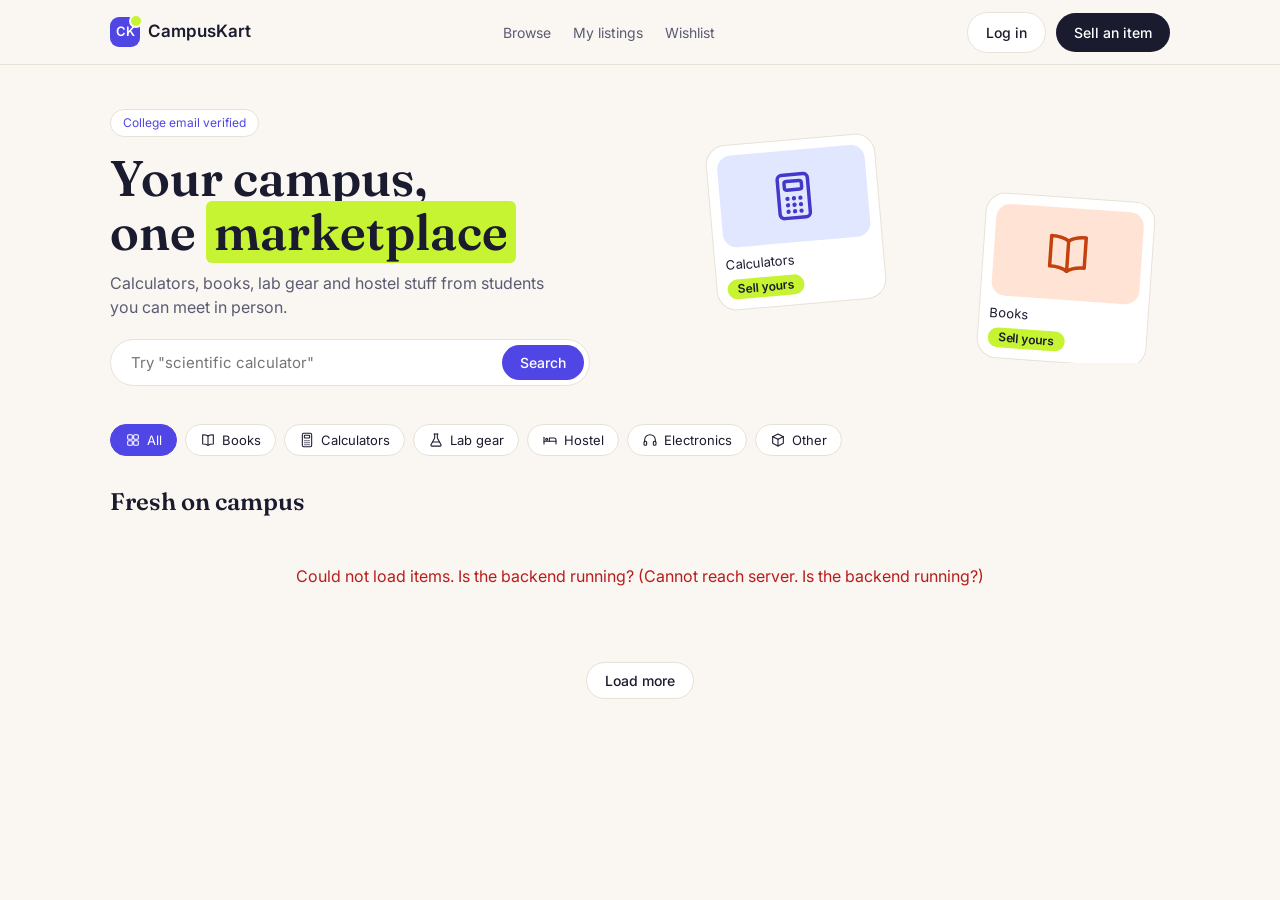
==== frontend/index.html @ 1e29fc7c "Initial commit: CampusKart API and frontend" ====
<!DOCTYPE html>
<html lang="en">
<head>
  <meta charset="UTF-8" />
  <meta name="viewport" content="width=device-width, initial-scale=1" />
  <title>CampusKart | Your campus marketplace</title>
  <link rel="preconnect" href="https://fonts.googleapis.com" />
  <link rel="preconnect" href="https://fonts.gstatic.com" crossorigin />
  <link
    href="https://fonts.googleapis.com/css2?family=Fraunces:wght@600&family=Inter:wght@400;500;600&display=swap"
    rel="stylesheet"
  />
  <link rel="stylesheet" href="css/styles.css" />
</head>
<body>
  <header class="nav">
    <div class="container nav-inner">
      <a href="index.html" class="logo"><span class="logo-mark">CK</span> CampusKart</a>
      <nav class="nav-links">
        <a href="index.html">Browse</a>
        <a href="my-listings.html">My listings</a>
        <a href="wishlist.html">Wishlist</a>
      </nav>
      <div>
        <div id="navAuth" class="nav-actions"></div>
      </div>
    </div>
  </header>

  <main class="container">
    <section class="hero">
      <div>
        <span class="badge">College email verified</span>
        <h1>Your campus,<br />one <span class="hl">marketplace</span></h1>
        <p>Calculators, books, lab gear and hostel stuff from students you can meet in person.</p>
        <form id="searchForm" class="search">
          <input id="searchInput" type="search" placeholder='Try "scientific calculator"' maxlength="100" />
          <button class="btn btn-brand" type="submit">Search</button>
        </form>
      </div>
      <div class="hero-art" aria-hidden="true">
        <div class="art-card art-a"><div class="pic" id="heroPicA"></div><div class="txt">Calculators</div><span class="tag-lime">Sell yours</span></div>
        <div class="art-card art-b"><div class="pic" id="heroPicB"></div><div class="txt">Books</div><span class="tag-lime">Sell yours</span></div>
      </div>
    </section>

    <div id="chips" class="chips"></div>

    <h2 class="section-title">Fresh on campus</h2>
    <div id="status" class="msg" hidden></div>
    <div id="grid" class="grid"></div>
    <div class="center"><button id="loadMore" class="btn btn-ghost" hidden>Load more</button></div>
  </main>

<!--<footer>CampusKart, a final-year project</footer>-->

  <script src="js/config.js"></script>
  <script src="js/api.js"></script>
  <script src="js/auth.js"></script>
  <script src="js/icons.js"></script>
  <script src="js/home.js"></script>
</body>
</html>
---- frontend/css/styles.css ----
:root {
  --bg: #faf7f2;
  --ink: #1b1b2f;
  --muted: #5b5b73;
  --soft: #8a8aa0;
  --line: #e8e2d6;
  --card: #ffffff;
  --brand: #4f46e5;
  --brand-dark: #4338ca;
  --lime: #c6f432;
  --font-body: "Inter", system-ui, -apple-system, "Segoe UI", sans-serif;
  --font-head: "Fraunces", Georgia, "Times New Roman", serif;
}


* { box-sizing: border-box; }

html { overflow-x: clip; }

body {
  margin: 0;
  background: var(--bg);
  color: var(--ink);
  font-family: var(--font-body);
  line-height: 1.5;
  overflow-x: clip;
  overflow-wrap: anywhere;
}

a { color: inherit; text-decoration: none; }
button { font-family: inherit; cursor: pointer; }

.container { max-width: 1100px; margin: 0 auto; padding: 0 20px; }

/* ---------- Navbar ---------- */
.nav {
  position: sticky; top: 0; z-index: 10;
  background: rgba(250, 247, 242, 0.92);
  backdrop-filter: blur(8px);
  border-bottom: 1px solid var(--line);
}
.nav-inner { display: flex; align-items: center; gap: 16px; height: 64px; }
.logo { display: flex; align-items: center; gap: 8px; font-weight: 600; font-size: 17px; }
.logo-mark {
  position: relative; width: 30px; height: 30px; border-radius: 9px;
  background: var(--brand); color: #fff;
  display: flex; align-items: center; justify-content: center;
  font-size: 13px; font-weight: 600;
}
.logo-mark::after {
  content: ""; position: absolute; top: -3px; right: -3px;
  width: 10px; height: 10px; border-radius: 50%;
  background: var(--lime); border: 2px solid var(--bg);
}
.nav-links { flex: 1; display: flex; justify-content: center; gap: 22px; font-size: 14px; color: var(--muted); }
.nav-links a:hover { color: var(--ink); }

.btn {
  display: inline-block; border: 0; border-radius: 24px;
  padding: 9px 18px; font-size: 14px; font-weight: 500;
}
.btn-dark { background: var(--ink); color: #fff; }
.btn-brand { background: var(--brand); color: #fff; }
.btn-brand:hover { background: var(--brand-dark); }
.btn-ghost { background: #fff; border: 1px solid var(--line); color: var(--ink); }

/* ---------- Hero ---------- */
.hero { display: grid; grid-template-columns: 1.15fr 1fr; gap: 32px; align-items: center; padding: 44px 0 20px; }
.badge {
  display: inline-block; background: #fff; border: 1px solid var(--line);
  border-radius: 20px; padding: 4px 12px; font-size: 12px; color: var(--brand);
}
.hero h1 {
  font-family: var(--font-head); font-weight: 600;
  font-size: clamp(32px, 5vw, 50px); line-height: 1.08; margin: 14px 0 12px;
}
.hl { background: var(--lime); padding: 0 8px; border-radius: 6px; }
.hero p { color: var(--muted); font-size: 16px; margin: 0 0 20px; max-width: 460px; }

.search {
  display: flex; align-items: center; gap: 8px; background: #fff;
  border: 1px solid var(--line); border-radius: 32px; padding: 5px 5px 5px 18px;
  max-width: 480px;
}
.search input { flex: 1; border: 0; outline: 0; font-size: 15px; background: transparent; font-family: inherit; min-width: 0; }

.hero-art { position: relative; height: 230px; }
.art-card {
  position: absolute; width: 170px; background: #fff; border: 1px solid var(--line);
  border-radius: 20px; padding: 10px;
}
.art-card .pic { height: 92px; border-radius: 14px; display: flex; align-items: center; justify-content: center; font-size: 38px; }
.art-card .txt { font-size: 13px; margin-top: 8px; }
.art-a { left: 4%; top: 6px; transform: rotate(-5deg); }
.art-a .pic { background: #e0e7ff; }
.art-b { right: 4%; bottom: 0; transform: rotate(4deg); }
.art-b .pic { background: #ffe4d6; }
.tag-lime { display: inline-block; margin-top: 4px; background: var(--lime); border-radius: 12px; padding: 1px 10px; font-size: 12px; font-weight: 600; }

/* ---------- Chips ---------- */
.chips { display: flex; gap: 8px; flex-wrap: wrap; padding: 18px 0 6px; }
.chip {
  display: inline-flex; align-items: center; gap: 6px; background: #fff;
  border: 1px solid var(--line); border-radius: 22px; padding: 7px 14px;
  font-size: 13px; color: var(--ink);
}
.chip:hover { border-color: var(--brand); }
.chip.active { background: var(--brand); border-color: var(--brand); color: #fff; }

/* ---------- Section + grid ---------- */
.section-title { font-family: var(--font-head); font-size: 24px; font-weight: 600; margin: 22px 0 4px; }
.grid { display: grid; grid-template-columns: repeat(auto-fill, minmax(220px, 1fr)); gap: 18px; padding: 14px 0 20px; }

.card { background: var(--card); border: 1px solid var(--line); border-radius: 20px; padding: 10px; transition: transform 0.15s ease; }
.card:hover { transform: translateY(-3px); }
.card .pic { position: relative; height: 130px; border-radius: 14px; display: flex; align-items: center; justify-content: center; font-size: 46px; }
.cond { position: absolute; left: 8px; bottom: 8px; background: #fff; border-radius: 10px; padding: 1px 9px; font-size: 11px; color: var(--brand-dark); }
.card .body { padding: 10px 6px 4px; }
.card .title { font-size: 15px; font-weight: 500; overflow: hidden; text-overflow: ellipsis; white-space: nowrap; }
.card .row { display: flex; justify-content: space-between; align-items: center; margin-top: 6px; }
.card .price { font-size: 18px; font-weight: 600; }
.status { font-size: 11px; border-radius: 12px; padding: 2px 10px; }
.status.AVAILABLE { background: #d1fae5; color: #047857; }
.status.RESERVED { background: #fef3c7; color: #92400e; }
.status.SOLD { background: #fee2e2; color: #991b1b; }
.card .meta { font-size: 12px; color: var(--soft); margin-top: 8px; }

.msg { text-align: center; color: var(--muted); padding: 40px 0; }
.msg.error { color: #b91c1c; }
.center { text-align: center; padding-bottom: 50px; }

footer { border-top: 1px solid var(--line); padding: 22px 0; color: var(--soft); font-size: 13px; text-align: center; }

/* ---------- Mobile ---------- */
@media (max-width: 760px) {
  .hero { grid-template-columns: 1fr; padding-top: 26px; }
  .hero-art { display: none; }
  .nav-links { display: none; }
  .nav-inner { justify-content: space-between; }
}
.ico { display: inline-flex; align-items: center; }
.ico svg { display: block; }
/* ---------- Navbar actions ---------- */
.nav-actions { display: flex; align-items: center; gap: 10px; }
.hello { font-size: 14px; color: var(--muted); }

/* ---------- Auth pages ---------- */
.auth-wrap { min-height: calc(100vh - 64px); display: flex; align-items: center; justify-content: center; padding: 30px 20px; }
.auth-card { width: 100%; max-width: 420px; background: #fff; border: 1px solid var(--line); border-radius: 24px; padding: 30px 28px; }
.auth-card h1 { font-family: var(--font-head); font-size: 30px; margin: 0 0 6px; }
.auth-card .sub { color: var(--muted); font-size: 14px; margin: 0 0 20px; }
.field { margin-bottom: 14px; }
.field label { display: block; font-size: 13px; font-weight: 500; margin-bottom: 5px; }
.field input { width: 100%; border: 1px solid var(--line); border-radius: 12px; padding: 11px 14px; font-size: 15px; font-family: inherit; background: var(--bg); outline: 0; }
.field input:focus { border-color: var(--brand); background: #fff; }
.field .hint { font-size: 12px; color: var(--soft); margin-top: 4px; }
.auth-card .btn-block { width: 100%; padding: 12px; font-size: 15px; }
.form-msg { border-radius: 12px; padding: 10px 14px; font-size: 14px; margin-bottom: 14px; }
.form-msg.error { background: #fee2e2; color: #991b1b; }
.form-msg.success { background: #d1fae5; color: #065f46; }
.auth-alt { text-align: center; font-size: 14px; color: var(--muted); margin-top: 18px; }
.auth-alt a, .linkbtn { color: var(--brand); font-weight: 500; }
.linkbtn { background: none; border: 0; padding: 0; font-size: 14px; text-decoration: underline; }
.center-text { text-align: center; }
/* ---------- Overflow fix (page side me na khiske) ---------- */
.container { width: 100%; }
.hero > * { min-width: 0; }
.hero-art { overflow: hidden; }
.grid > * { min-width: 0; }
.card { min-width: 0; overflow: hidden; }
.card .body { min-width: 0; }
.card .title { max-width: 100%; }
.nav-inner > * { min-width: 0; }
.chips { max-width: 100%; }
img, svg { max-width: 100%; }
/* ---------- Sell form ---------- */
.form-card { max-width: 640px; }
.two-col { display: grid; grid-template-columns: 1fr 1fr; gap: 14px; }
.two-col > * { min-width: 0; }
.field select,
.field textarea {
  width: 100%; border: 1px solid var(--line); border-radius: 12px;
  padding: 11px 14px; font-size: 15px; font-family: inherit;
  background: var(--bg); outline: 0; color: var(--ink);
}
.field select:focus,
.field textarea:focus { border-color: var(--brand); background: #fff; }
.field textarea { resize: vertical; min-height: 110px; }

@media (max-width: 560px) {
  .two-col { grid-template-columns: 1fr; }
}
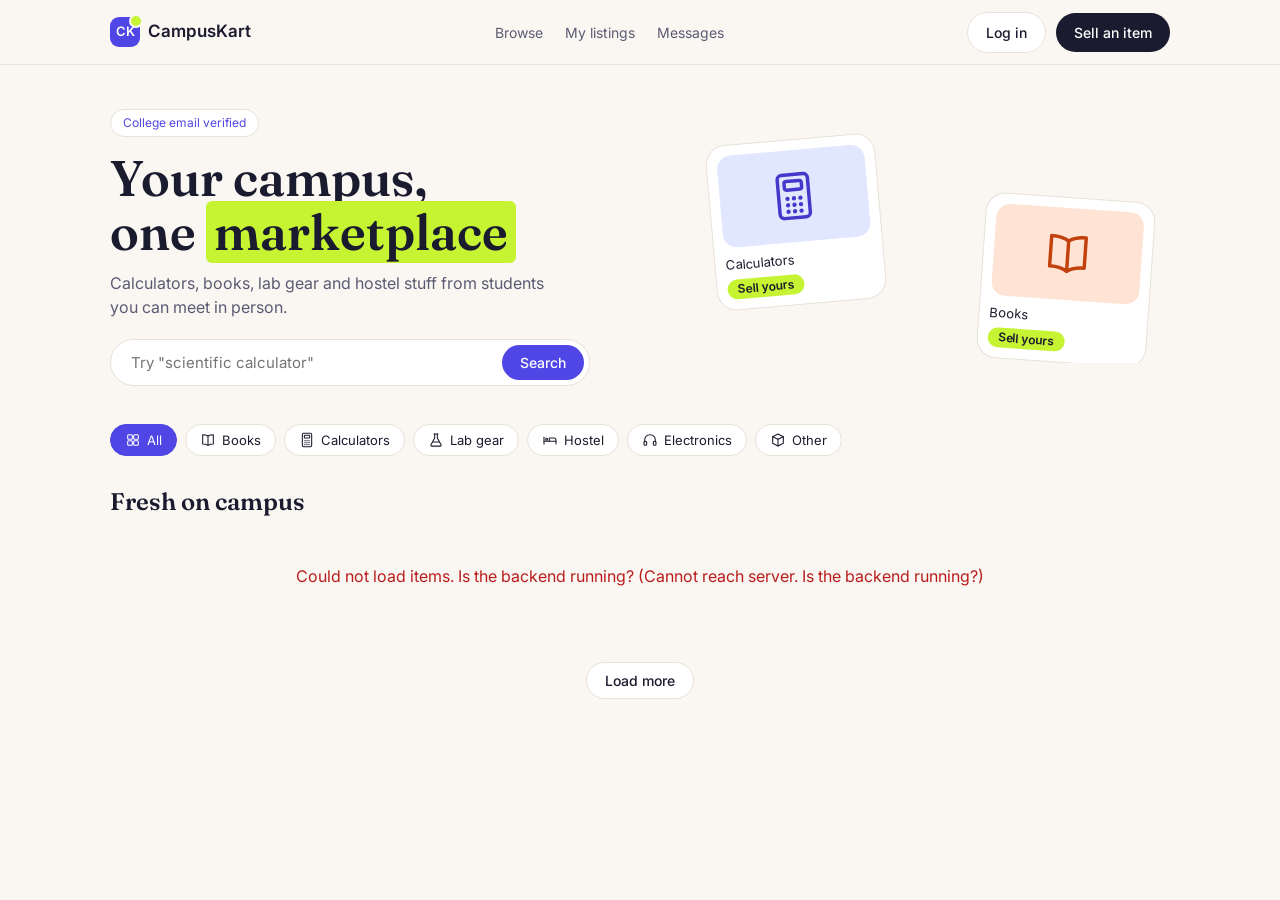
==== commit 81f84745: "Add chat messaging and product management features" ====
--- a/frontend/index.html
+++ b/frontend/index.html
@@ -19,7 +19,7 @@
       <nav class="nav-links">
         <a href="index.html">Browse</a>
         <a href="my-listings.html">My listings</a>
-        <a href="wishlist.html">Wishlist</a>
+        <a href="messages.html">Messages</a>
       </nav>
       <div>
         <div id="navAuth" class="nav-actions"></div>
@@ -58,6 +58,7 @@
   <script src="js/api.js"></script>
   <script src="js/auth.js"></script>
   <script src="js/icons.js"></script>
+  <script src="js/common.js"></script>
   <script src="js/home.js"></script>
 </body>
 </html>
--- a/frontend/css/styles.css
+++ b/frontend/css/styles.css
@@ -189,4 +189,129 @@
 
 @media (max-width: 560px) {
   .two-col { grid-template-columns: 1fr; }
-}+}
+/* ---------- Photo picker ---------- */
+.muted { color: var(--soft); font-weight: 400; }
+.dropzone {
+  width: 100%; border: 2px dashed var(--line); border-radius: 14px;
+  background: var(--bg); padding: 18px; font-family: inherit; font-size: 14px; color: var(--muted);
+}
+.dropzone:hover { border-color: var(--brand); color: var(--brand); }
+.previews { display: grid; grid-template-columns: repeat(auto-fill, minmax(96px, 1fr)); gap: 10px; margin-top: 10px; }
+.previews:empty { margin-top: 0; }
+.thumb { position: relative; aspect-ratio: 1; border-radius: 12px; overflow: hidden; border: 1px solid var(--line); background: #fff; }
+.thumb img { width: 100%; height: 100%; object-fit: cover; display: block; }
+.thumb .rm {
+  position: absolute; top: 4px; right: 4px; width: 24px; height: 24px; border: 0;
+  border-radius: 50%; background: rgba(27, 27, 47, 0.8); color: #fff; font-size: 16px; line-height: 1;
+}
+.thumb .cover { position: absolute; left: 4px; bottom: 4px; background: #fff; border-radius: 8px; padding: 0 6px; font-size: 11px; color: var(--brand-dark); }
+
+/* ---------- Product card photos ---------- */
+.card .pic img { position: absolute; inset: 0; width: 100%; height: 100%; object-fit: cover; border-radius: 14px; }
+/* ---------- Clickable cards ---------- */
+a.card { display: block; color: inherit; }
+.btn:disabled { opacity: 0.5; cursor: not-allowed; }
+.btn-sm { padding: 6px 14px; font-size: 13px; }
+.btn-danger { background: #fff; border: 1px solid #fecaca; color: #b91c1c; }
+.btn-danger:hover { background: #fee2e2; }
+
+/* ---------- Page header ---------- */
+.page-head { display: flex; align-items: center; justify-content: space-between; gap: 12px; flex-wrap: wrap; padding: 30px 0 14px; }
+.page-head h1 { font-family: var(--font-head); font-size: 32px; margin: 0; }
+.back { margin: 22px 0 8px; font-size: 14px; }
+.back a { color: var(--brand); }
+
+/* ---------- My listings ---------- */
+.item { display: grid; grid-template-columns: 84px minmax(0, 1fr) auto; gap: 14px; align-items: center; background: #fff; border: 1px solid var(--line); border-radius: 18px; padding: 10px; margin-bottom: 12px; }
+.item-pic { position: relative; width: 84px; height: 84px; border-radius: 12px; overflow: hidden; display: flex; align-items: center; justify-content: center; }
+.item-pic img { position: absolute; inset: 0; width: 100%; height: 100%; object-fit: cover; }
+.item-info { min-width: 0; }
+.item-title { display: block; font-weight: 500; overflow: hidden; text-overflow: ellipsis; white-space: nowrap; }
+.item-title:hover { color: var(--brand); }
+.item-price { font-weight: 600; margin-top: 2px; }
+.item-meta { font-size: 12px; color: var(--soft); margin-top: 2px; }
+.item-actions { display: flex; align-items: center; gap: 8px; flex-wrap: wrap; justify-content: flex-end; }
+.status-select { border: 1px solid var(--line); border-radius: 20px; padding: 6px 10px; font-size: 13px; font-family: inherit; background: var(--bg); }
+.status-select.AVAILABLE { background: #d1fae5; color: #047857; border-color: #a7f3d0; }
+.status-select.RESERVED { background: #fef3c7; color: #92400e; border-color: #fde68a; }
+.status-select.SOLD { background: #fee2e2; color: #991b1b; border-color: #fecaca; }
+
+@media (max-width: 620px) {
+  .item { grid-template-columns: 70px minmax(0, 1fr); }
+  .item-pic { width: 70px; height: 70px; }
+  .item-actions { grid-column: 1 / -1; justify-content: flex-start; }
+}
+
+/* ---------- Edit dialog ---------- */
+dialog { border: 0; border-radius: 22px; padding: 0; width: calc(100% - 32px); max-width: 520px; color: var(--ink); }
+dialog::backdrop { background: rgba(27, 27, 47, 0.45); }
+.dialog-body { padding: 26px; }
+.dialog-body h2 { font-family: var(--font-head); font-size: 24px; margin: 0 0 14px; }
+.dialog-actions { display: flex; justify-content: flex-end; gap: 10px; margin-top: 6px; }
+
+/* ---------- Product details ---------- */
+.product-grid { display: grid; grid-template-columns: minmax(0, 1.1fr) minmax(0, 1fr); gap: 32px; padding: 10px 0 50px; align-items: start; }
+.gallery-main { position: relative; aspect-ratio: 4 / 3; border-radius: 20px; overflow: hidden; border: 1px solid var(--line); background: #fff; display: flex; align-items: center; justify-content: center; }
+.gallery-main img { width: 100%; height: 100%; object-fit: cover; display: block; }
+.gallery-thumbs { display: flex; gap: 8px; margin-top: 10px; flex-wrap: wrap; }
+.gthumb { width: 64px; height: 64px; padding: 0; border: 2px solid transparent; border-radius: 12px; overflow: hidden; background: #fff; }
+.gthumb img { width: 100%; height: 100%; object-fit: cover; display: block; }
+.gthumb.active { border-color: var(--brand); }
+.chip.static { cursor: default; }
+.product-title { font-family: var(--font-head); font-size: clamp(26px, 4vw, 36px); line-height: 1.15; margin: 12px 0 6px; }
+.product-price { font-size: 30px; font-weight: 600; }
+.product-tags { display: flex; gap: 8px; align-items: center; flex-wrap: wrap; margin-top: 10px; }
+.tag { font-size: 12px; background: #fff; border: 1px solid var(--line); border-radius: 12px; padding: 2px 10px; color: var(--muted); }
+.product-sub { font-size: 16px; margin: 24px 0 6px; }
+.product-desc { white-space: pre-wrap; color: var(--muted); margin: 0; }
+.seller { margin-top: 22px; font-size: 14px; color: var(--soft); }
+.own-note { margin-top: 16px; background: #eef2ff; color: var(--brand-dark); border-radius: 12px; padding: 10px 14px; font-size: 14px; }
+
+@media (max-width: 760px) {
+  .product-grid { grid-template-columns: 1fr; gap: 20px; }
+}
+/* ---------- Message seller (product page) ---------- */
+.contact { margin-top: 20px; max-width: 360px; }
+.contact .hint { font-size: 12px; color: var(--soft); margin: 6px 0 0; }
+.dialog-body .sub { color: var(--muted); font-size: 14px; margin: 0 0 14px; }
+
+/* ---------- Inbox ---------- */
+.tabs { display: flex; gap: 8px; padding-bottom: 14px; }
+.tab { border: 1px solid var(--line); background: #fff; border-radius: 22px; padding: 7px 18px; font-size: 14px; color: var(--ink); }
+.tab:hover { border-color: var(--brand); }
+.tab.active { background: var(--brand); border-color: var(--brand); color: #fff; }
+.convo { display: grid; grid-template-columns: 56px minmax(0, 1fr) auto; gap: 12px; align-items: center; background: #fff; border: 1px solid var(--line); border-radius: 16px; padding: 10px; margin-bottom: 10px; }
+.convo:hover { border-color: var(--brand); }
+.convo-pic { position: relative; width: 56px; height: 56px; border-radius: 12px; overflow: hidden; background: #f3f4f6; color: #4b5563; display: flex; align-items: center; justify-content: center; }
+.convo-pic img { position: absolute; inset: 0; width: 100%; height: 100%; object-fit: cover; }
+.convo-mid { min-width: 0; }
+.convo-top { display: flex; justify-content: space-between; gap: 8px; }
+.convo-name { font-weight: 600; overflow: hidden; text-overflow: ellipsis; white-space: nowrap; }
+.convo-time { font-size: 12px; color: var(--soft); flex-shrink: 0; }
+.convo-product { font-size: 12px; color: var(--soft); overflow: hidden; text-overflow: ellipsis; white-space: nowrap; }
+.convo-last { font-size: 14px; color: var(--muted); overflow: hidden; text-overflow: ellipsis; white-space: nowrap; margin-top: 2px; }
+.convo-last.unread { color: var(--ink); font-weight: 500; }
+.count-badge { background: var(--brand); color: #fff; border-radius: 12px; min-width: 22px; padding: 1px 7px; font-size: 12px; text-align: center; display: inline-block; }
+
+/* ---------- Chat page ---------- */
+.chat-wrap { max-width: 760px; padding-bottom: 30px; }
+.chat-product { display: flex; align-items: center; gap: 12px; background: #fff; border: 1px solid var(--line); border-radius: 16px; padding: 10px; }
+.chat-product:hover { border-color: var(--brand); }
+.cp-pic { position: relative; width: 56px; height: 56px; border-radius: 12px; overflow: hidden; background: #f3f4f6; color: #4b5563; display: flex; align-items: center; justify-content: center; flex-shrink: 0; }
+.cp-pic img { position: absolute; inset: 0; width: 100%; height: 100%; object-fit: cover; }
+.cp-info { min-width: 0; }
+.cp-title { font-weight: 600; overflow: hidden; text-overflow: ellipsis; white-space: nowrap; }
+.cp-meta { font-size: 13px; color: var(--muted); }
+.cp-who { font-size: 12px; color: var(--soft); }
+.safety { background: #fffbeb; color: #92400e; border-radius: 12px; padding: 8px 12px; font-size: 13px; margin: 12px 0; }
+.thread { background: #fff; border: 1px solid var(--line); border-radius: 16px; padding: 14px; height: 50vh; min-height: 280px; overflow-y: auto; display: flex; flex-direction: column; gap: 8px; }
+.thread-empty { margin: auto; color: var(--soft); font-size: 14px; }
+.bubble { max-width: 78%; padding: 8px 12px; border-radius: 16px; font-size: 14px; white-space: pre-wrap; overflow-wrap: anywhere; }
+.bubble time { display: block; font-size: 11px; opacity: 0.7; margin-top: 2px; }
+.bubble.mine { align-self: flex-end; background: var(--brand); color: #fff; border-bottom-right-radius: 4px; }
+.bubble.theirs { align-self: flex-start; background: #f3f1ea; border-bottom-left-radius: 4px; }
+.send-form { display: flex; gap: 8px; align-items: flex-end; margin-top: 10px; }
+.send-form textarea { flex: 1; min-width: 0; border: 1px solid var(--line); border-radius: 14px; padding: 10px 12px; font: inherit; resize: none; background: #fff; outline: 0; max-height: 120px; }
+.send-form textarea:focus { border-color: var(--brand); }
+#sendError { margin: 10px 0 0; }
